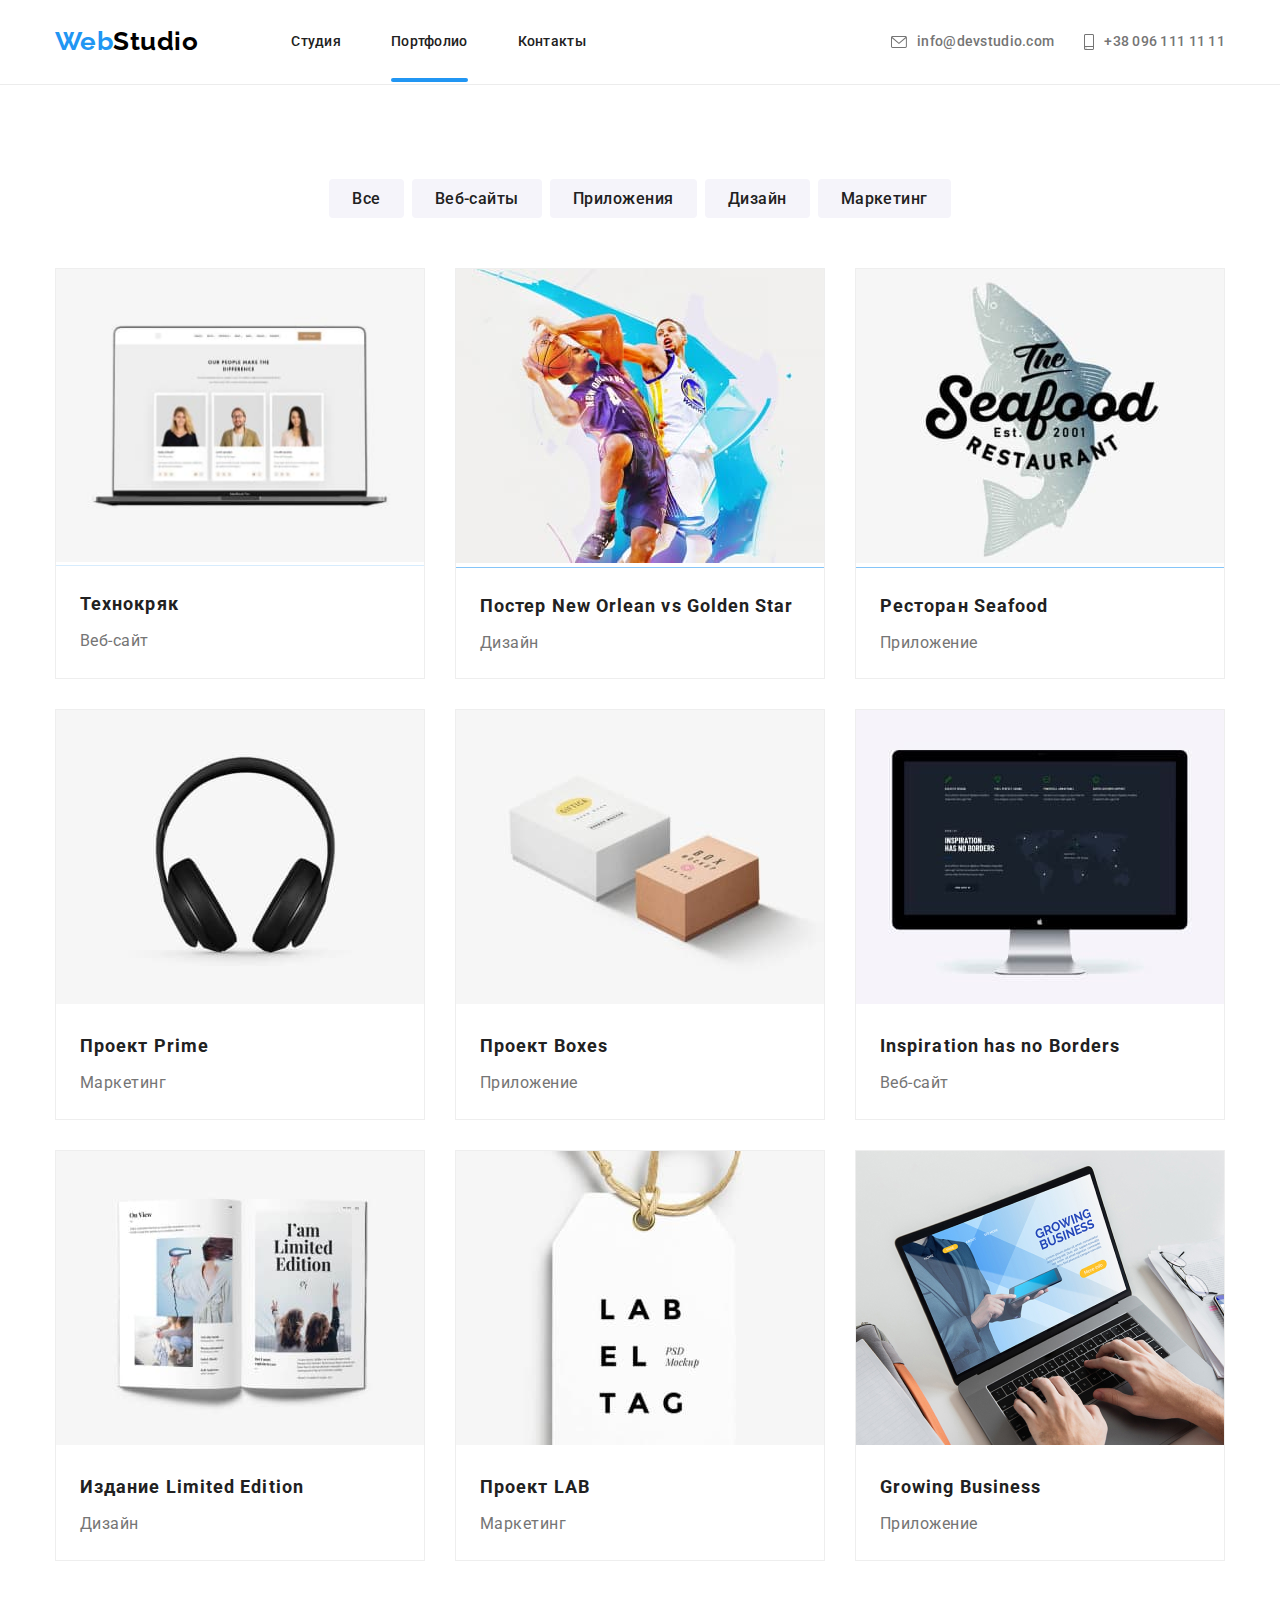
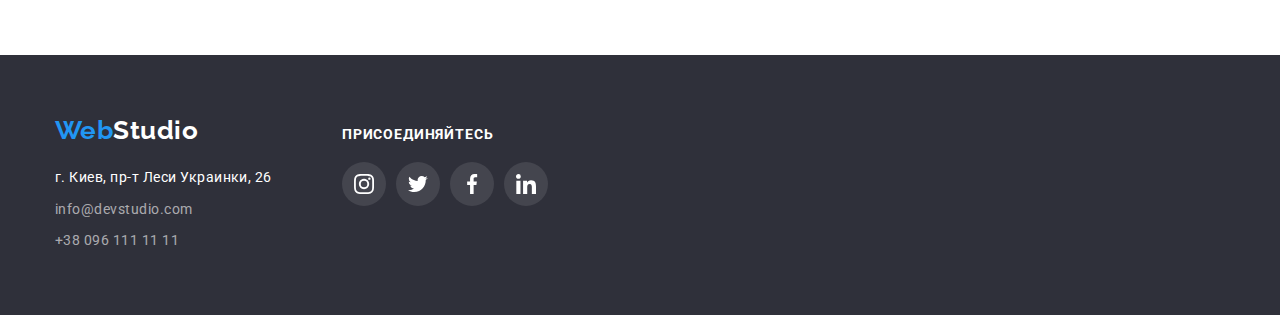
==== portfolio.html @ 9da37d3c "Hw_01" ====
<!DOCTYPE html>
<html lang="ru">

<head>
    <meta charset="UTF-8">
    <meta http-equiv="X-UA-Compatible" content="IE=edge">
    <meta name="viewport" content="width=device-width, initial-scale=1.0">
    <title>Document</title>
    <link rel="preconnect" href="https://fonts.googleapis.com">
    <link rel="preconnect" href="https://fonts.gstatic.com" crossorigin>
    <link
        href="https://fonts.googleapis.com/css2?family=Raleway:wght@700&family=Roboto:wght@400;500;700;900&display=swap"
        rel="stylesheet">
    <link rel="stylesheet" href="https://cdnjs.cloudflare.com/ajax/libs/modern-normalize/1.1.0/modern-normalize.min.css">
    <link rel="stylesheet" href="./css/style.css">

    <body>
        <header class="nav">
            <div class="container main-nav">
                <a class="link-logo" href="./">
                    Web<span>Studio</span>
                </a>
                <ul class="nav-links">
                    <li class="item">
                        <a href="./index.html" class="list">Студия</a>
                    </li>
                    <li class="item">
                        <a href="./portfolio.html" class="list position">Портфолио</a>
                    </li>
                    <li class="item">
                        <a href="#" class="list">Контакты</a>
                    </li>
                </ul>
        
                <ul class="nav-address">
                    <li class="item">
                        <a href="mailto:info@devstudio.com" class="list">
                            <svg class="callback" width="16" height="12">
                                <use href="./images/symbol-defs_v2.svg#icon-envelope"></use>
                            </svg>
                            info@devstudio.com
                        </a>
                    </li>
                    <li class="item">
                        <a href="tel:380961111111" class="list">
                            <svg class="callback" width="10" height="16">
                                <use href="./images/symbol-defs_v2.svg#icon-smartphone"></use>
                            </svg>
                            +38 096 111 11 11</a>
                    </li>
                </ul>
            </div>
        </header>

        <main>
            <section class="container-filter">
            <h1 class="title-page">Портфолио</h1>
                <div class="container page-presentation">
                    <ul class="filter">
                        <li class="filter-title"><button type="button" class="click">Все</button></li>
                        <li class="filter-title"><button type="button" class="click">Веб-сайты</button></li>
                        <li class="filter-title"><button type="button" class="click">Приложения</button></li>
                        <li class="filter-title"><button type="button" class="click">Дизайн</button></li>
                        <li class="filter-title"><button type="button" class="click">Маркетинг</button></li>
                    </ul>
                    <ul class="presentation">
                        <li class="projects-portfolio">

                            <div class=" portfolio-box">

                                <div class="image-overlay">
                                    <img class=image-box src="./images/Технокряк.jpg" width="370" alt="Технокряк" />
                                    <div class="title-overlay">
                                        <p class="text-box">Ресурс предлагает комплексные предложения с разным уровнем функционала и сервисов. Все это позволит посетителю получить исчерпывающие сведения о компании или частном лице.</p>
                                    </div>
                                </div>

                                <div class="presentation-title">                                    
                                    <h2 class="section-project">Технокряк</h2>
                                    <p class="proff">Веб-сайт</p>
                                </div>
                                  
                            </div>
                            
                            
                        </li>
                        <li class="projects-portfolio">
                            
                            <div class=" portfolio-box">

                                <div class="image-overlay">
                                    <img src="./images/Постер_New_Orlean_vs_Golden_Star.jpg" width="370" alt="Постер New Orlean vs Golden Star" />
                                
                                    <div class="title-overlay">
                                        <p class="text-box">Ресурс предлагает комплексные предложения с разным уровнем функционала и сервисов. Все это позволит посетителю получить исчерпывающие сведения о компании или частном лице.</p>
                                    </div>
                                </div>

                                    <div class="presentation-title">
                                        <h2 class="section-project">Постер New Orlean vs Golden Star</h2>
                                        <p class="proff">Дизайн</p>
                                    </div>
                                
                            </div>
                            
                            
                        </li>
                        <li class="projects-portfolio">
                            
                            <div class=" portfolio-box">
                                <div class="image-overlay">
                                    <img src="./images/Ресторан_Seafood.jpg" width="370" alt="Ресторан Seafood" />
                                
                                    <div class="title-overlay">
                                        <p class="text-box">Ресурс предлагает комплексные предложения с разным уровнем функционала и сервисов. Все это позволит посетителю получить исчерпывающие сведения о компании или частном лице.</p>
                                    </div>
                                </div>

                                    <div class="presentation-title">
                                        <h2 class="section-project">Ресторан Seafood</h2>
                                        <p class="proff">Приложение</p>
                                    </div>
                            </div>
                            
                            
                        </li>
                        <li class="projects-portfolio">
                            
                            <div class=" portfolio-box">
                                <div class="image-overlay">
                                    <img src="./images/Проек_Prime.jpg" width="370" alt="Проект Prime" />
                                
                                    <div class="title-overlay">
                                        <p class="text-box">Ресурс предлагает комплексные предложения с разным уровнем функционала и сервисов. Все это позволит посетителю получить исчерпывающие сведения о компании или частном лице.</p>
                                    </div>
                                </div>

                                    <div class="presentation-title">
                                        <h2 class="section-project">Проект Prime</h2>
                                        <p class="proff">Маркетинг</p>
                                    </div>
                            </div>
                            
                            
                        </li>
                        <li class="projects-portfolio">
                            
                            <div class=" portfolio-box">
                                <div class="image-overlay">
                                    <img src="./images/Проект_Boxes.jpg" width="370" alt="Проект Boxes" />
                                
                                    <div class="title-overlay">
                                        <p class="text-box">Ресурс предлагает комплексные предложения с разным уровнем функционала и сервисов. Все это позволит посетителю получить исчерпывающие сведения о компании или частном лице.</p>
                                    </div>
                                </div>

                                    <div class="presentation-title">
                                        <h2 class="section-project">Проект Boxes</h2>
                                        <p class="proff">Приложение</p>
                                    </div>
                            </div>
                            
                            
                        </li>
                        <li class="projects-portfolio">
                            
                            <div class=" portfolio-box">
                                <div class="image-overlay">
                                    <img src="./images/Inspiration_has_no_Borders.jpg" width="370" alt="Inspiration has no Borders" />
                                
                                    <div class="title-overlay">
                                        <p class="text-box">Ресурс предлагает комплексные предложения с разным уровнем функционала и сервисов. Все это позволит посетителю получить исчерпывающие сведения о компании или частном лице.</p>
                                    </div>
                                </div>

                                    <div class="presentation-title">
                                        <h2 class="section-project">Inspiration has no Borders</h2>
                                        <p class="proff">Веб-сайт</p>
                                    </div>
                            </div>
                            
                            
                        </li>
                        <li class="projects-portfolio">
                            
                            <div class=" portfolio-box">
                                <div class="image-overlay">
                                    <img src="./images/Издание_Limited_Edition.jpg" width="370" alt="Издание Limited Edition" />
                                
                                    <div class="title-overlay">
                                        <p class="text-box">Ресурс предлагает комплексные предложения с разным уровнем функционала и сервисов. Все это позволит посетителю получить исчерпывающие сведения о компании или частном лице.</p>
                                    </div>
                                </div>

                                    <div class="presentation-title">
                                        <h2 class="section-project">Издание Limited Edition</h2>
                                        <p class="proff">Дизайн</p>
                                    </div>
                            </div>
                            
                            
                        </li>
                        <li class="projects-portfolio">
                            
                            <div class=" portfolio-box">
                                <div class="image-overlay">
                                    <img src="./images/Проект_LAB.jpg" width="370" alt="Проект LAB" />
                                
                                    <div class="title-overlay">
                                        <p class="text-box">Ресурс предлагает комплексные предложения с разным уровнем функционала и сервисов. Все это позволит посетителю получить исчерпывающие сведения о компании или частном лице.</p>
                                    </div>
                                </div>

                                    <div class="presentation-title">
                                        <h2 class="section-project">Проект LAB</h2>
                                        <p class="proff">Маркетинг</p>
                                    </div>
                            </div>
                            
                            
                        </li>
                        <li class="projects-portfolio">
                            <div class=" portfolio-box">
                                <div class="image-overlay">
                                    <img src="./images/Growing_Business.jpg" width="370" alt="Growing Business" />
                                
                                    <div class="title-overlay">
                                        <p class="text-box">Ресурс предлагает комплексные предложения с разным уровнем функционала и сервисов. Все это позволит посетителю получить исчерпывающие сведения о компании или частном лице.</p>
                                    </div>
                                </div>

                                    <div class="presentation-title">
                                        <h2 class="section-project">Growing Business</h2>
                                        <p class="proff">Приложение</p>
                                    </div>
                            </div>
                            
                            
                        </li>
                    </ul>
                </div>
            </section> 
        </main>

        <footer class="footer">
            <div class="container footer-item">
                <div class="footer-adress">
                    <a class="link-logo" href="./index.html">
                        Web<span class="logo-white">Studio</span>
                    </a>
                    <address>
                        <ul class="flex-footer">
                            <li><a class="footer-address" href="#">г. Киев, пр-т Леси Украинки, 26</a></li>
                            <li><a class="footer-contacts" href="mailto:info@devstudio.com">info@devstudio.com</a></li>
                            <li><a class="footer-contacts tel" href="tel:380961111111">+38 096 111 11 11</a></li>
                        </ul>
                    </address>
                </div>
                <div class="footer-icon-networks">
                    <h2 class="connect">ПРИСОЕДИНЯЙТЕСЬ</h2>
                    <ul class="footer-icons">
                        
                            <li class="media-end-footer">
                                <a href="#" class="footer-networks">
                                    <svg class="networks-svg">
                                        <use href="./images/symbol-defs_v2.svg#icon-instagram-2"></use>
                                    </svg>
                                </a>
                            </li>
                        
                            <li class="media-end-footer">
                                <a href="#" class="footer-networks">
                                    <svg class="networks-svg">
                                        <use href="./images/symbol-defs_v2.svg#icon-twitter-2"></use>
                                    </svg>
                                </a>
                            </li>
                        
                            <li class="media-end-footer">
                                <a href="#" class="footer-networks">
                                    <svg class="networks-svg">
                                        <use href="./images/symbol-defs_v2.svg#icon-facebook-2"></use>
                                    </svg>
                                </a>
                            </li>
                        
                            <li class="media-end-footer">
                                <a href="#" class="footer-networks">
                                    <svg class="networks-svg">
                                        <use href="./images/symbol-defs_v2.svg#icon-linkedin-2"></use>
                                    </svg>
                                </a>
                            </li>
                    </ul>
                </div>
                
            </div>
        </footer>
        
    </body>
    
</html>
---- css/style.css ----
/* Raleway 700 */
/* c 400 500 700 900*/

/* основной цвет (темный) color: c; links header*/
/* вторичный цвет (серый) color-adress #757575 серый*/
/* акцент color: #2196F3; blue */
/* подвал контакты color: rgba(255, 255, 255, 0.6);*/
/* кнопка color: #FFFFFF; */

/* цвет фона основной background: #FFFFFF; */
/* цвет фона вторичный color hero-page #2F303A*/

html {
    box-sizing: border-box;
}

*,
*::before,
*::after {
    box-sizing: inherit;
}

h1,
h2,
h3,
h4,
p,
ul
{
    margin: 0;
}

ul {
    padding: 0;
    list-style: none;
}

:root {
    --primary-text-color: #757575;
    --title-text-color: #212121;
    --accent-color: #2196F3;
    --primary-white-color: #fff;
    --transparent-color: rgba(255, 255, 255, 0.6);
    --color-fone-click: #F5F4FA;
    --background-color-darkfone: #2F303A;
    --border-color: #ECECEC;
    --box-shadow: 0px 4px 4px rgba(0, 0, 0, 0.15);    
    --background-color-team: #F5F4FA;
    --color-image-icon: #2196F3;
    --color-black: #000;
    --linear-gradient-hero:linear-gradient(rgba(47, 48, 58, 0.4), rgba(47, 48, 58, 0.4));
    --box-shadow-card: 0px 4px 4px rgba(0, 0, 0, 0.25);
    --box-shadow-item-media: 0px 1px 3px rgba(0, 0, 0, 0.12), 0px 1px 1px rgba(0, 0, 0, 0.14), 0px 2px 1px rgba(0, 0, 0, 0.2);
    --icon-color: #AFB1B8;
}

body {
    color: var(--primary-text-color);
    background-color: var(--primary-white-color);
    font-family: Roboto, sans-serif;
    letter-spacing: 0.03em; 
}

/* nav */

.main-nav {
    display: flex;
    align-items: center;
}   

.container {
    width: 1200px;
    margin-left: auto;
    margin-right: auto;
    padding-left: 15px;
    padding-right: 15px;
}

.nav {
    background-color: var(--primary-white-color);
    border-bottom: 1px solid var(--border-color);
    margin: 0;
    
}

.link-logo {
    color: var(--accent-color);
    font-family: 'Raleway', sans-serif;
    font-weight: 700;
    font-size: 26px;
    line-height: 1.2;
    text-decoration: none;
    padding-bottom: 24px;
    padding-top: 24px;
}

.link-logo span {
    color: var(--color-black);
}

.nav-links {
    display: flex;
    flex-wrap: wrap;
    
    margin-left: 93px;
}

/* .nav-links .item{ */
    /* margin-right: 50px; */
    /* outline: 1px solid tomato; 
}*/

.nav-links .item:not(:last-child) {
    margin-right: 50px;
}

.nav-links .list {
    display: flex;

    color: var(--title-text-color);
    font-family: inherit;
    font-weight: 500;
    font-size: 14px;
    line-height: 1.14;
    letter-spacing: 0.02em;
    text-decoration: none;
    padding-bottom: 32px;
    padding-top: 32px;
    
    transition: color 250ms cubic-bezier(0.4, 0, 0.2, 1), fill 250ms cubic-bezier(0.4, 0, 0.2, 1);
}


.nav-links .list:hover, .nav-links .list:focus {
    color: var(--accent-color);
}

.list.position {
    position: relative;

}

.list.position::after {
    position:absolute;

    bottom: 0;
    content: "";
    width: 100%;
    height: 4px;
    background-color: var(--accent-color);
    border-radius: 2px;
}

.nav-address {
    display: flex;
    flex-wrap: wrap;
    margin: 0;
    margin-left: auto;
}

.nav-address .list {
    transition: color 250ms cubic-bezier(0.4, 0, 0.2, 1), fill 250ms cubic-bezier(0.4, 0, 0.2, 1);

    display: flex;
    align-items: center;
    padding-bottom: 32px;
    padding-top: 32px;
    fill: var(--primary-text-color);
    color: var(--primary-text-color);
    text-decoration: none;
    font-family: inherit;
    font-weight: 500;
    font-size: 14px;
    line-height: 1.4;
    letter-spacing: 0.02em;
    

}

.nav-address .list:hover, .nav-address .list:focus {
    color: var(--accent-color);
    fill: var(--accent-color);

}

.callback {
    margin-right: 10px;
    
}



.nav-address .item:not(:last-child) {
    margin-right: 30px;
}




/* hero */
.hero {
    /* background-color: var(--background-color-darkfone); */
    padding-top: 200px;
    padding-bottom: 200px;
}

 

h1 {
    display: block;
    margin: 0;
    padding: 0;
    padding-bottom: 30px;
}

.hero .title {
    text-align: center;
    box-sizing: border-box;
    color: var(--primary-white-color);
    font-weight: 900;
    font-size: 44px;
    line-height: 1.4;
    letter-spacing: 0.06em;
    font-family: inherit;
} 

.hero-title {
    box-sizing: border-box;
    text-align: center;
    

}

.hero .button {
    display: inline-block;
    box-shadow: var(--box-shadow);
    text-align: center;
    border: 1px solid transparent;
    border-radius: 4px;
    padding: 10px 32px;
    margin-top: 0px;
    height: 50px;
    min-width: 200px;
    white-space: nowrap;
    box-shadow: 0px 4px 4px var(--box-shadow);
    text-decoration: none;

    color: var(--primary-white-color);
    background-color: var(--accent-color);
    font-weight: 700;
    font-size: 16px;
    line-height: 1.9;
    letter-spacing: 0.06em;
    cursor: pointer;
    font-family: Roboto, sans-serif;
    }

ul {
    list-style: none;
}

h2 {
    display: inline-block;
    margin: 0;
}

/* hero-overlay */
.overlay {
    min-height: 600px;
    /* outline: 1px solid black; */
    min-width: 1600px;
    margin-left: auto;
    margin-right: auto;
    background-repeat: no-repeat;
    background-position: center;
    background-size: cover;
    background-image: var(--linear-gradient-hero),
         url(..//images/bgr-hero.jpg);
    background-color: var(--color-black);
}

/* quality */
.functions {
    padding-top: 94px;
    padding-bottom: 94px;
}

.quality-section {
    display: flex;
    flex-wrap: nowrap;
}
.style-quality {
    
    width: 1200px;

    
}

.section-quality {
    color: var(--title-text-color);
    font-weight: 700;
    font-size: 14px;
    line-height: 1.4;
    margin-bottom: 10px;
}

.quality-section .style-quality:not(:last-child) {
    margin-right: 30px;
}


/* icon-style */


.style-quality-group {
    display: flex;
    align-items: center;
    justify-content: center;
    box-sizing: border-box;
    width: 270px;
    height: 120px;
    background: var(--background-color-team);
    border-radius: 4px;
    margin-bottom: 30px;
}


/* .nav-address .item:not(:last-child) {
    margin-right: 50px; */

.section-none {
    display: none;
}

.message {
    font-weight: 400;
    font-size: 14px;
    line-height: 1.7;    
}

/* visual */

.list-images {
    text-align: center;
}


.illustrate {
    display: flex;
    flex-wrap: wrap;
    width: 1200px;
    margin-bottom: 94;
}

.foto-illustrate {
    padding-bottom: 94px;
}

.illustrate .item {
    margin-right: 30px;
    position: relative;
    text-align: center;
}

.illustrate .item:nth-child(3n) {
    margin-right: 0;
}

.title-image {
    display: block;
    position: absolute;
    bottom: 0;

    /* border: 1px solid tomato; */
    height: 70px;
    width: 370px;
    display: flex;
    align-items: center;
    justify-content: center;

    font-family: Roboto, sans-serif;
    font-weight: 700;
    font-size: 14px;
    line-height: 1,14;
    color: #fff;
    text-decoration: none;
    background-color: rgba(47, 48, 58, 0.8);

}


    

/* team */
.section-team {
    display: flex;
    margin: 0;
}

.section-team .item {
    margin-right: 30px;
    box-shadow: var(--box-shadow-card);
}

.section-team .item:nth-last-child(-n + 1){
    margin-right: 0;
}

.works-teams {
    padding-bottom: 94px;
    padding-top: 94px;
    background-color: var(--background-color-team);
}

.our-teams {
    text-align: center;
    
}

.section-list {
    margin-bottom: 50px;
    font-family: Roboto, sans-serif;
    font-weight: 700;
    font-size: 36px;
    line-height: 1.16;
    text-align: center;
    color: var(--title-text-color);
}


.item .title {
    margin-bottom: 10px;
    white-space: nowrap;
}

.title {
    color: var(--title-text-color);
    font-weight: 500;
    font-size: 16px;
    line-height: 1.19;
}

.boxes-img {
    display: block;
}

.proff {
    font-weight: 400px;
    font-size: 16px;
    line-height: 1.9;
}

.item-title {
    padding-top: 30px;
    padding-bottom: 16px;
}

.item-media {
    background: var(--primary-white-color);
        /* material shadow v1 */
    
    box-shadow: var(--box-shadow-item-media);
    border-radius: 0px 0px 4px 4px;
}

p {
    display: block;
}
/* icon */

.works-teams-icon {
    display: flex;
    justify-content: center;
    gap: 10px;
    margin: 0;
    padding: 0;
    /* outline: 1px solid tomato; */
    list-style: none;
}


.media-end {
    fill: var(--icon-color);

    /* outline: 1px solid teal; */
}

.media-icon {
    padding: 0px 32px 30px 32px;
}



.networks {
    /* outline: 1px solid black; */
    width: 20px;
    height: 20px;
     border: transparent;
}

.icon-networks {
    display: flex;
    justify-content: center;
    width: 44px;
    height: 44px;
    align-items: center;
    background-color: var(--primary-white-color);
    color: var(--icon-color);;
    border-radius: 50%;
    list-style: none;
    cursor: pointer;

    transition: background-color 250ms cubic-bezier(0.4, 0, 0.2, 1), fill 250ms cubic-bezier(0.4, 0, 0.2, 1);
    /* outline: 1px solid black; */
}

.icon-networks:focus,
.icon-networks:hover
 {
    fill: var(--primary-white-color);
    background-color: var(--color-image-icon);
    border: none;
}

.media-end {
    border-radius: 50%;
    background-color: var(--primary-white-color);    
}

/* clients */

.regular-customers {
    padding-top: 94px;
    padding-bottom: 94px;

}

.clients {
    display: block;
    text-align: center;
    margin-bottom: 50px;
    font-family: inherit;
    font-weight: 700;
    font-size: 36px;
    line-height: 1.16;
    cursor: pointer;
    color: var(--title-text-color);
}

.group-company {
    display: flex;
    justify-content: space-between;
}

.logo-company   {
    display: flex;
    justify-items: center;
    align-items: center;
    border: 1px solid var(--icon-color);
    fill: var(--icon-color);
    cursor: pointer;
    border-radius: 4px;

    transition: fill 250ms cubic-bezier(0.4, 0, 0.2, 1), border 250ms cubic-bezier(0.4, 0, 0.2, 1);
}


.logo-company:hover {
    fill: var(--accent-color);
    border: 1px solid var(--accent-color);
}

.company-select {
    display: flex;
    justify-content: center;
    align-items: center;
    
    width: 170px;
    height: 92px;

    transition: fill 250ms cubic-bezier(0.4, 0, 0.2, 1), border 250ms cubic-bezier(0.4, 0, 0.2, 1), box-shadow 250ms cubic-bezier(0.4, 0, 0.2, 1); 
}

.company-select:focus {
    fill: var(--accent-color);
    border: 1px solid var(--accent-color);
    box-shadow: 0px 4px 4px rgba(0, 0, 0, 0.25)
}

/* .client-logo {
    padding: 16px 32px;
} */




/* footer */

.footer {
    background-color: var(--background-color-darkfone);
    padding-top: 60px;
    padding-bottom: 62px;
}

.link-logo .logo-white {
    color: var(--primary-white-color);
    
}

.footer-address {
    display: block;
    color: var(--primary-white-color);
    font-weight: 400;
    font-size: 14px;
    line-height: 1.7;
    text-decoration: none;
    font-family: Roboto, sans-serif;
    font-style: normal;
    text-decoration: none;
}
.footer-contacts {
    display: block;
    color: var(--transparent-color);
    font-weight: 400;
    font-size: 14px;
    line-height: 1.7;
    text-decoration: none;
    font-family: Roboto, sans-serif;
    font-style:normal;
    margin-bottom: 8px;
    }

.container-footer {
    display: flex;
    flex-direction: column;
}

.flex-footer {
    display: flex;
    flex-direction: column;
    margin-top: 0;
    margin-bottom: 0;
}

.tel {
    margin-bottom: 0;
}


.footer-address {
    margin-bottom: 8px;
    margin-top: 20px;
    margin-right: 70px;
}

.nav-address {
    display: flex;;
}

.footer-item .link-logo {
    display: block;
    padding: 0;
}

.footer-item {
    display: flex;

}

.footer-address{
    display: flex;
    display: block;
}

/* footer-icon */

.footer-icon {
    display: block;
    gap: 10px;
}


.networks-svg {
    color: var(--primary-white-color);
    width: 20px;
    height: 20px;
}

.connect {
    margin-top: 12px;
    margin-bottom: 20px;
    font-family: inherit;
    font-weight: 700;
    font-size: 14px;
    letter-spacing: 0.06em;
    line-height: 1.14;
    text-transform: uppercase;
    color: var(--primary-white-color);
    text-decoration: none;
}


.footer-icons {
    display: flex;
    gap: 10px;
}

.media-end-footer {
    border-radius: 50%;
    background-color: rgba(255, 255, 255, 0.1);

    transition: background-color 250ms cubic-bezier(0.4, 0, 0.2, 1);
}

.media-end-footer:hover
 {
    background-color: var(--color-image-icon);
}

.footer-networks {
    display: flex;
    justify-content: center;
    align-items: center;

    transition-property: background-color;
    transition-duration: 250ms;
    transition-timing-function: cubic-bezier(0.4, 0, 0.2, 1);
    
    fill: var(--primary-white-color);
    width: 44px;;
    height: 44px;
    border-radius: 50%;
    
}

.footer-networks:focus {
    background-color: var(--color-image-icon);
}


/* Portfolio */

.title-page {
    display: none;
}

.filter {
    display: flex;
    justify-content: center;
    margin: 0;
    margin-bottom: 50px;

}

.click {
    border-radius: 4px;
    border: 1px solid transparent;
    white-space: nowrap;
    text-decoration: none;
    border-radius: 4px;
    padding: 6px 22px;
}

.filter-title:not(:last-child) {
    margin-right: 8px;
}

.filter-title {
    max-width: max-content;
}


/*  */

.filter .click {
    color: var(--title-text-color);
    background: var(--color-fone-click);
    font-weight: 500;
    font-size: 16px;
    line-height: 1.6; 
    cursor: pointer;
    font-family: Roboto, sans-serif;
    letter-spacing: 0.03em;

    transition-property: background-color, color, box-shadow;
    transition-duration: 2500ms;
    transition-timing-function: cubic-bezier(0.4, 0, 0.2, 1);

    transition: background-color 250ms cubic-bezier(0.4, 0, 0.2, 1), color 250ms cubic-bezier(0.4, 0, 0.2, 1), box-shadow 250ms cubic-bezier(0.4, 0, 0.2, 1);
    
}

.container-filter {
    padding-top: 94px;
    padding-bottom: 94px;
}

.filter .click:hover,
.filter .click:focus
 {
    color: var(--primary-white-color);
    background-color: var(--accent-color);
    box-shadow: 0px 4px 4px rgba(0, 0, 0, 0.25);
}

.section-project {
    color: var(--title-text-color);
    font-weight: 700;
    font-size: 18px;
    line-height: 2;
    letter-spacing: 0.06em;
    margin-bottom: 4px;

}

.presentation {
    display: flex;
    flex-wrap: wrap;
    
}

.presentation-title {
    padding: 20px 24px;   
}

.projects-portfolio {
    position: relative;
    width: 370px;
    margin-right: 30px;
    margin-bottom: 30px;
    border: 1px solid #eeeeee;
    cursor: pointer;

    transition: box-shadow 250ms cubic-bezier(0.4, 0, 0.2, 1);

}

.projects-portfolio:nth-child(3n) {
    margin-right: 0px;
    }

.projects-portfolio:nth-last-child(-n+3) {
    margin-bottom: 0px;
}

.projects-portfolio:hover {
    box-shadow: 0px 4px 4px rgba(0, 0, 0, 0.25);
}



.image-overlay {
    position: relative;
    display: block;
    overflow: hidden;
    transition: transform cubic-bezier(0.4, 0, 0.2, 1);    

}

.image-box {
    width: 100%;
    height: 100%;
}

.text-box {
    font-family: Roboto, sans-serif;
    font-weight: 400;
    font-size: 18px;
    line-height: 1.5;
    color: #fff;
}

.image-overlay:hover .title-overlay {
    transform: translateY(0%);
}

.title-overlay {
    position: absolute;
    top: 0;
    left: 0;
    width: 100%;
    height: 100%;
    padding: 46px 24px;
    background: rgba(33, 150, 243, 0.9);
    transform: translateY(100%);
    transition: transform 0.3s;
}

.backdrop {
    transition: opacity 0.5s, visibility 0.5s;
    
    position: fixed;
    z-index: 20;
    top: 0;
    left: 0;
    width: 100%;
    height: 100%;
    background-color: rgba(0, 0, 0, 0.2);
}

.is-hidden {
    opacity: 0;
    visibility: hidden;
    pointer-events: none;
}

.modal {
    position: absolute;
    top: 50%;
    left: 50%;
    transform: translate(-50%, -50%);
    
    width: 528px;
    min-height: 581px;

    background-color: #FFFFFF;
    box-shadow: 0px 1px 3px rgba(0, 0, 0, 0.12),
                 0px 1px 1px rgba(0, 0, 0, 0.14),
                  0px 2px 1px rgba(0, 0, 0, 0.2);
    border-radius: 4px;  
}

.btn {
    position: absolute;
    right: 8px;
    top: 8px;
    background-color: var(--primary-white-color);
    border-radius: 50%;
    padding: 10px 10px;
    border: 1px solid rgba(0, 0, 0, 0.1);
    cursor: pointer;
}

.btn-icon {  
    display: block;
    

}

.modal-container h2 {
    display: none;

}
   
.modal-container {
    

}

.main-form {
    width: 528px;
    height: 581px;
}

.main-form .title {
    font-family: inherit;
    font-weight: 700;
    font-size: 20px;
    line-height: 1.15;
    text-align: center; 
    color: var(--title-text-color);
    margin-bottom: 12px;
    padding: 40px 40px 0px 40px;
    
}

.form-field {
    padding-right: 40px;
    padding-left: 40px;
    
}

.form-field-label {
    display: block;
    font-family: inherit;
    line-height: 1.6;
    letter-spacing: 0.01em;
    color: var(--primary-text-color);
    margin-bottom: 4px;
    
}

.form-field:not(:last-child) {
    margin-bottom: 10px;
}


.form-field-input {
    box-sizing: border-box;
    border: 1px solid rgba(33, 33, 33, 0.2);
    font-family: inherit;
    border-radius: 4px;
    width: 100%;
    height: 58px;
    padding: 12px 16px;

}

.form-field-input::placeholder {
    font-family: inherit;
    line-height: 1.6;
    letter-spacing: 0.01em;
    color: rgba(117, 117, 117, 0.5);
}

.form-field-input.comment {
    display: block;
    height: 120px;
    width: 100%;
}
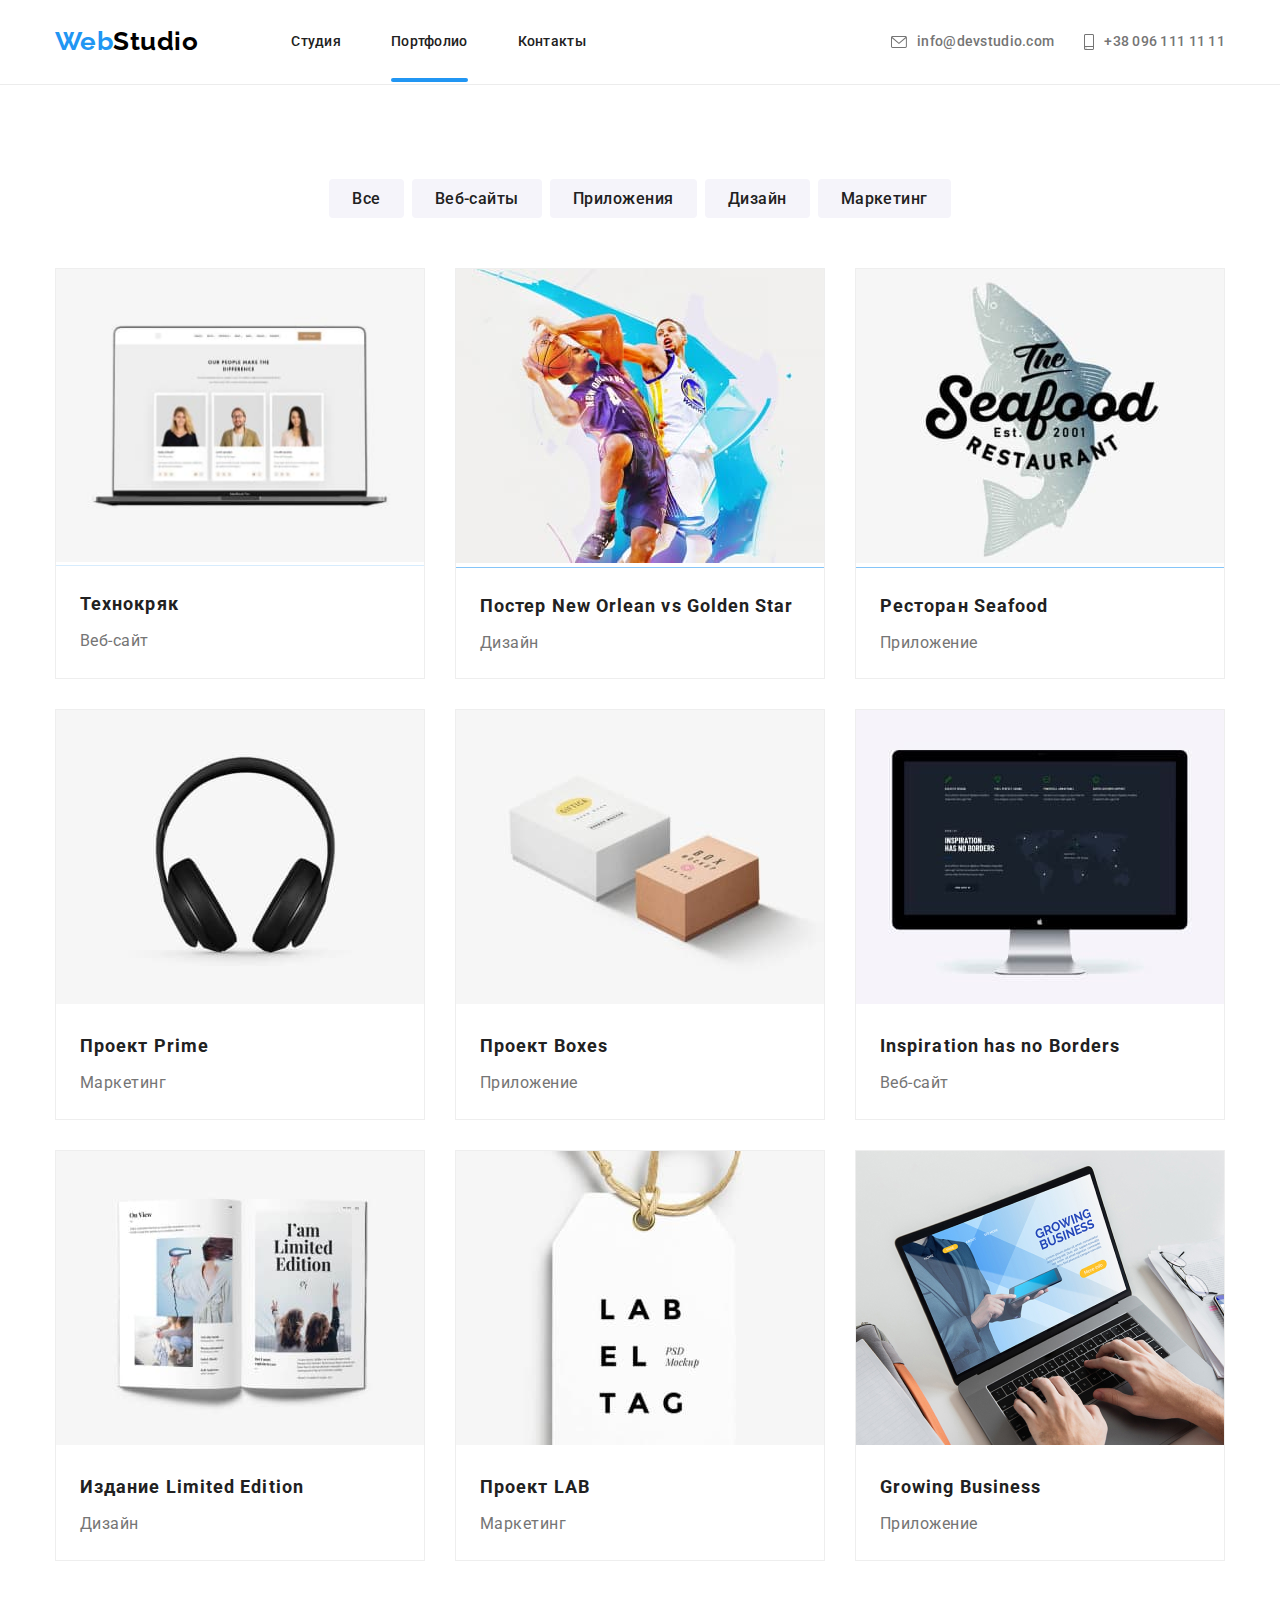
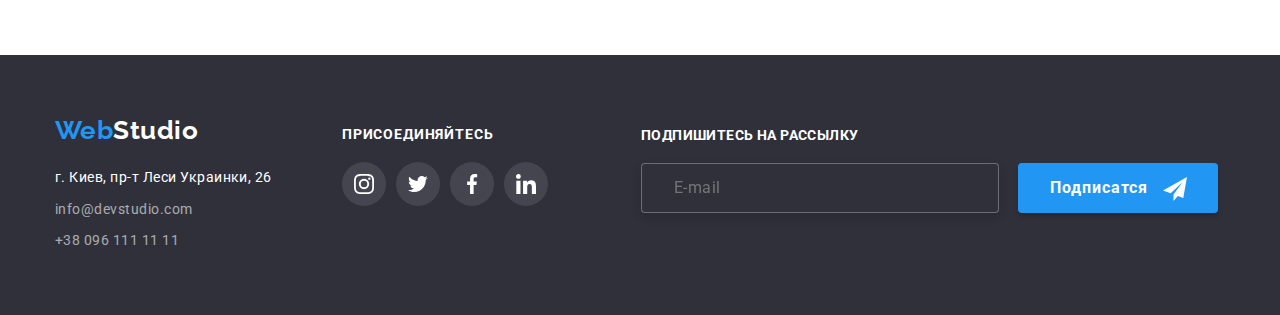
==== commit 0a20bcd0: "Fixed_02" ====
--- a/portfolio.html
+++ b/portfolio.html
@@ -293,8 +293,20 @@
                             </li>
                     </ul>
                 </div>
-                
+                <div class="footer-form"> 
+                    <form >
+                        <label class="footer-form-label" for="e-mail">Подпишитесь на рассылку</label>
+                        <input class="footer-form-input" id="e-mail" type="email" name="e-mail" placeholder="E-mail">
+                        <button class="footer-form-button" type="submit">
+                            Подписатся
+                            <svg class="footer-form-icon" width="24px" height="24px" aria-hidden="true" >
+                                <use href="./images/icons.svg#icon-Vector-send"></use>
+                            </svg>
+                        </button>
+                    </form>
+                </div>
             </div>
+            
         </footer>
         
     </body>
--- a/css/style.css
+++ b/css/style.css
@@ -737,6 +737,74 @@
     background-color: var(--color-image-icon);
 }
 
+/* footer-send */
+
+.footer-form{
+    margin-left: 93px;
+    margin-top: 12px;
+}
+
+.footer-form-label {
+    display: block;
+    margin-bottom: 20px;
+    font-family: 'Roboto';
+    font-style: normal;
+    font-weight: 700;
+    font-size: 14px;
+    line-height: 16px;
+    letter-spacing: 0.03em;
+    text-transform: uppercase;
+
+    color: #FFFFFF;
+}
+.footer-form-input {
+    width: 358px;
+    height: 50px;
+    margin-right: 15px;
+    border: 1px solid rgba(255, 255, 255, 0.3);
+    filter: drop-shadow(0px 4px 4px rgba(0, 0, 0, 0.15));
+    border-radius: 4px;
+    background-color: #2F303A;
+
+
+    font-family: inherit;
+    font-weight: 400;
+    font-size: 16px;
+    letter-spacing: 0.03em;
+    color: var(--primary-white-color);
+    padding: 15px 16px;
+    
+}
+.footer-form-input::placeholder {
+    padding: 15px 16px;
+}
+
+.footer-form-button {
+    width: 200px;
+    height: 50px;
+    font-family: 'Roboto';
+    font-style: normal;
+    font-weight: 700;
+    font-size: 16px;
+    line-height: 1.88;
+    cursor: pointer;    
+
+    letter-spacing: 0.06em;
+    
+    color: #FFFFFF;
+
+    background: #2196F3;
+    box-shadow: 0px 4px 4px rgba(0, 0, 0, 0.15);
+    border-radius: 4px;
+    border: none;
+    
+}
+
+.footer-form-icon {
+    fill: #fff;
+    margin-left: 10px;
+    vertical-align: middle;
+}
 
 /* Portfolio */
 
@@ -781,10 +849,6 @@
     cursor: pointer;
     font-family: Roboto, sans-serif;
     letter-spacing: 0.03em;
-
-    transition-property: background-color, color, box-shadow;
-    transition-duration: 2500ms;
-    transition-timing-function: cubic-bezier(0.4, 0, 0.2, 1);
 
     transition: background-color 250ms cubic-bezier(0.4, 0, 0.2, 1), color 250ms cubic-bezier(0.4, 0, 0.2, 1), box-shadow 250ms cubic-bezier(0.4, 0, 0.2, 1);
     
@@ -911,13 +975,14 @@
     transform: translate(-50%, -50%);
     
     width: 528px;
-    min-height: 581px;
+    height: 581px;
 
     background-color: #FFFFFF;
     box-shadow: 0px 1px 3px rgba(0, 0, 0, 0.12),
                  0px 1px 1px rgba(0, 0, 0, 0.14),
                   0px 2px 1px rgba(0, 0, 0, 0.2);
-    border-radius: 4px;  
+    border-radius: 4px;
+ 
 }
 
 .btn {
@@ -926,9 +991,16 @@
     top: 8px;
     background-color: var(--primary-white-color);
     border-radius: 50%;
-    padding: 10px 10px;
+    padding: 5px 5px;
     border: 1px solid rgba(0, 0, 0, 0.1);
     cursor: pointer;
+    fill: currentColor;
+    outline: none;
+}
+
+.btn:focus,
+.btn:hover {
+    fill: var(--accent-color);
 }
 
 .btn-icon {  
@@ -937,68 +1009,114 @@
 
 }
 
-.modal-container h2 {
-    display: none;
-
-}
+.modal-container {
+    width: 448px;
+    margin-top: 40px;
+    margin-right: auto;
+    margin-bottom: 40px;
+    margin-left: auto;
+}
+
    
-.modal-container {
-    
-
-}
-
 .main-form {
-    width: 528px;
-    height: 581px;
+    box-sizing: border-box;
+    
 }
 
 .main-form .title {
+    display: block;
     font-family: inherit;
     font-weight: 700;
     font-size: 20px;
-    line-height: 1.15;
+    line-height: 1.17;
     text-align: center; 
     color: var(--title-text-color);
     margin-bottom: 12px;
-    padding: 40px 40px 0px 40px;
+
+    
     
 }
 
 .form-field {
-    padding-right: 40px;
-    padding-left: 40px;
+    display: flex;
+    flex-direction: column;
+    margin-bottom: 10px;
+
     
 }
 
 .form-field-label {
+    
+
     display: block;
     font-family: inherit;
-    line-height: 1.6;
+    font-weight: 400;
+    font-size: 12px;
+    line-height: 1.17;
     letter-spacing: 0.01em;
     color: var(--primary-text-color);
     margin-bottom: 4px;
     
 }
 
-.form-field:not(:last-child) {
-    margin-bottom: 10px;
-}
-
+.form-field-position {
+    position: relative;
+}
+
+.form-field-icon {
+    position: absolute;
+    
+    top: 50%;
+    transform: translateY(-50%);
+    left: 11px;
+    fill: CurrentColor;
+    transition: fill 250ms cubic-bezier(0.4, 0, 0.2, 1);
+}
+
+
+.form-field-input:hover + .form-field-icon,
+.form-field-input:active + .form-field-icon {
+    fill: #2196F3;
+}
 
 .form-field-input {
-    box-sizing: border-box;
     border: 1px solid rgba(33, 33, 33, 0.2);
     font-family: inherit;
     border-radius: 4px;
     width: 100%;
-    height: 58px;
+    height: 40px;
+    padding: 12px 16px 12px 42px;
+    outline: none;
+    cursor: pointer;
+}
+
+
+
+.form-field-input:hover,
+.form-field-input:focus {
+    border-color: #2196F3;
+}
+
+
+.form-field-input-textarea {
+    font-size: 12px;
+    font-weight: 400;
+    line-height: 1.14;
+    letter-spacing: 0.01em;
+    height: 120px;
+    width: 448px;
     padding: 12px 16px;
-
-}
-
-.form-field-input::placeholder {
+    resize: none;
+    border: 1px solid rgba(33, 33, 33, 0.2);
+    border-radius: 4px;
+    outline: none;
+}
+
+.form-field-input-textarea::placeholder {
     font-family: inherit;
-    line-height: 1.6;
+    font-size: 12px;
+    font-weight: 400;
+    line-height: 1.14;
     letter-spacing: 0.01em;
     color: rgba(117, 117, 117, 0.5);
 }
@@ -1007,4 +1125,123 @@
     display: block;
     height: 120px;
     width: 100%;
+}
+
+.form-field-input-textarea:focus,
+.form-field-input-textarea:hover {
+    border-color: #2196F3;
+}
+
+
+
+
+/* checkbox */
+
+.checkbox {
+    display: flex;
+    flex-direction: inherit;
+    justify-content: center;
+}
+
+.checkbox-input {
+    appearance: none;
+}
+
+
+.checkbox-control {
+    display: flex;
+    align-items: center;
+    justify-content: center;
+    
+    width: 16px;
+    height: 15px;
+    margin-top: 3px;
+    margin-right: 9px;
+    background-color: #fff;
+    border: 2px solid rgba(33, 33, 33, 1);
+    border-radius: 4px;
+
+}
+
+.checkbox-icon {
+    opacity: 0;
+    flex-shrink: 0;
+    fill: #fff;
+    transition: opacity 250ms cubic-bezier(0.4, 0, 0.2, 1);
+    background-color: #2196f3;
+    border-radius: 2px;
+}
+
+.checkbox-input:checked + .checkbox-icon {
+    opacity: 1;
+}
+
+.checkbox-label {
+    font-family: 'Roboto';
+    font-style: normal;
+    font-weight: 400;
+    font-size: 14px;
+    line-height: 1.71;
+    letter-spacing: 0.03em;
+
+    color: #757575; 
+    display: flex;
+
+}
+
+.terms-link {
+    text-decoration-line: underline;
+    color: #2196F3;
+    outline: none;
+    margin-left: 2px;
+
+}
+/* ghkgfjkgjkl */
+
+.form-field-button {
+    position: absolute;
+    
+    width: 200px;
+    height: 50px;
+    transform: translateX(+50%);
+    right: 50%;
+    color: #fff;
+    background-color: #2196F3;
+    box-shadow: 0px 4px 4px rgba(0, 0, 0, 0.25);
+    border-radius: 4px;
+    border: none;
+    font-weight: 700;
+    font-size: 16px;
+    line-height: 1.87;
+    padding: 0;
+    margin: 0;
+    align-items: center;
+    text-align: center;
+    letter-spacing: 0.06em;
+    outline: none;
+    cursor: pointer;
+
+    border-radius: 4px;
+    transition: box-shadow 250ms cubic-bezier(0.4, 0, 0.2, 1);
+    
+}
+
+.form-field-button:focus,
+.form-field-button:hover,
+.form-field-button:active {
+    box-shadow: 0px 4px 4px rgba(0, 0, 0, 0.15);
+    background-color: #188CE8
+}
+
+.form-field.form-field-comment {
+    margin-bottom: 20px;
+}
+
+
+
+.form-field-click {
+    position: relative;
+    display: block;
+    height: 50px;
+    margin: 30px;
 }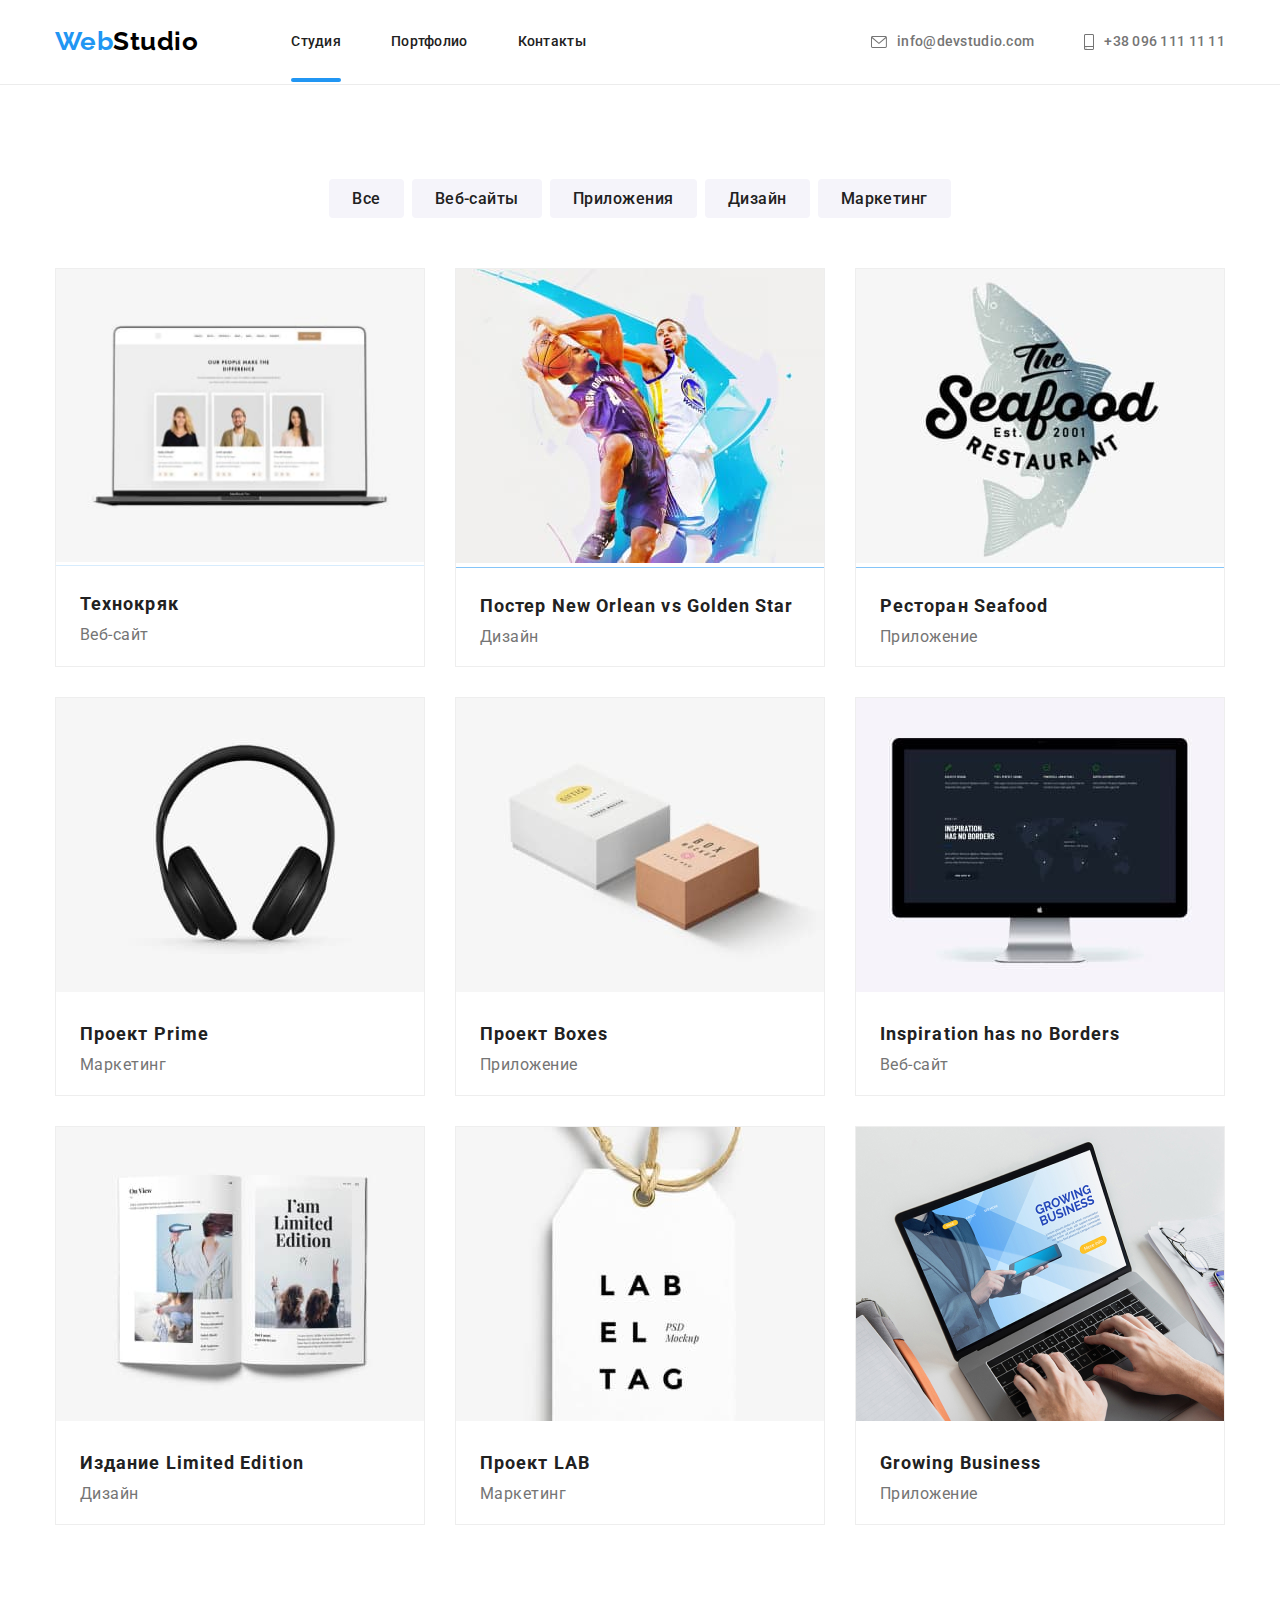
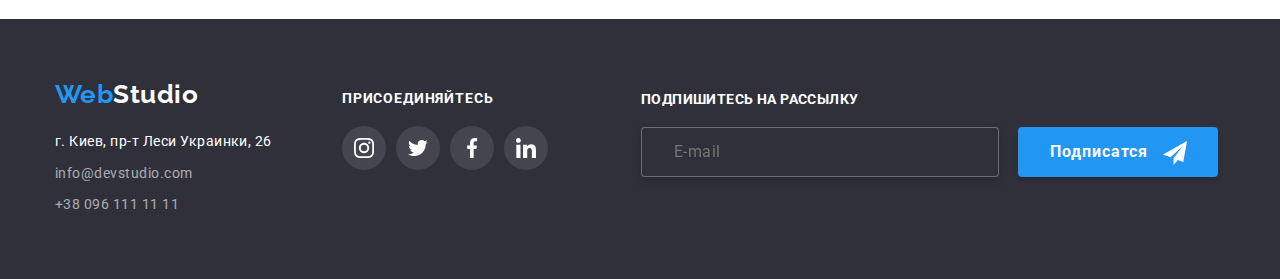
==== commit deb83099: "hw_03" ====
--- a/portfolio.html
+++ b/portfolio.html
@@ -12,41 +12,42 @@
         href="https://fonts.googleapis.com/css2?family=Raleway:wght@700&family=Roboto:wght@400;500;700;900&display=swap"
         rel="stylesheet">
     <link rel="stylesheet" href="https://cdnjs.cloudflare.com/ajax/libs/modern-normalize/1.1.0/modern-normalize.min.css">
-    <link rel="stylesheet" href="./css/style.css">
+    <link rel="stylesheet" href="./css/main.min.css">
 
     <body>
         <header class="nav">
-            <div class="container main-nav">
+            <div class="container container__main-nav">
                 <a class="link-logo" href="./">
-                    Web<span>Studio</span>
+                    Web<span class="link-logo__logo-span">Studio</span>
                 </a>
                 <ul class="nav-links">
-                    <li class="item">
-                        <a href="./index.html" class="list">Студия</a>
-                    </li>
-                    <li class="item">
-                        <a href="./portfolio.html" class="list position">Портфолио</a>
-                    </li>
-                    <li class="item">
-                        <a href="#" class="list">Контакты</a>
+                    <li class="nav-links__item">
+                        <a href="./index.html" class="nav-links__list nav-links__position">Студия</a>
+                    </li>
+                    <li class="nav-links__item">
+                        <a href="./portfolio.html" class="nav-links__list">Портфолио</a>
+                    </li>
+                    <li class="nav-links__item">
+                        <a href="#" class="nav-links__list">Контакты</a>
                     </li>
                 </ul>
-        
+                
                 <ul class="nav-address">
-                    <li class="item">
-                        <a href="mailto:info@devstudio.com" class="list">
-                            <svg class="callback" width="16" height="12">
-                                <use href="./images/symbol-defs_v2.svg#icon-envelope"></use>
-                            </svg>
-                            info@devstudio.com
-                        </a>
-                    </li>
-                    <li class="item">
-                        <a href="tel:380961111111" class="list">
-                            <svg class="callback" width="10" height="16">
-                                <use href="./images/symbol-defs_v2.svg#icon-smartphone"></use>
-                            </svg>
-                            +38 096 111 11 11</a>
+                    <li class="nav-address__item">
+                            <a href="mailto:info@devstudio.com" class="nav-address__list">
+                                <svg class="nav-address__callback" width="16" height="12">
+                                    <use href="./images/symbol-defs_v2.svg#icon-envelope"></use>
+                                </svg>
+                                info@devstudio.com
+                            </a>
+                    </li>
+                    <li class="nav-address__item">
+                            <a href="tel:380961111111" class="nav-address__list">
+                                <svg class="nav-address__callback" width="10" height="16">
+                                    <use href="./images/symbol-defs_v2.svg#icon-smartphone"></use>
+                                </svg>
+                                +38 096 111 11 11
+                            </a>
                     </li>
                 </ul>
             </div>
@@ -65,28 +66,22 @@
                     </ul>
                     <ul class="presentation">
                         <li class="projects-portfolio">
-
-                            <div class=" portfolio-box">
-
+                            <div class="portfolio-box">
                                 <div class="image-overlay">
                                     <img class=image-box src="./images/Технокряк.jpg" width="370" alt="Технокряк" />
                                     <div class="title-overlay">
                                         <p class="text-box">Ресурс предлагает комплексные предложения с разным уровнем функционала и сервисов. Все это позволит посетителю получить исчерпывающие сведения о компании или частном лице.</p>
                                     </div>
                                 </div>
-
                                 <div class="presentation-title">                                    
                                     <h2 class="section-project">Технокряк</h2>
                                     <p class="proff">Веб-сайт</p>
-                                </div>
-                                  
-                            </div>
-                            
-                            
-                        </li>
-                        <li class="projects-portfolio">
-                            
-                            <div class=" portfolio-box">
+                              </div>     
+                            </div>
+                        </li>
+                        <li class="projects-portfolio">
+                            
+                            <div class="portfolio-box">
 
                                 <div class="image-overlay">
                                     <img src="./images/Постер_New_Orlean_vs_Golden_Star.jpg" width="370" alt="Постер New Orlean vs Golden Star" />
@@ -107,7 +102,7 @@
                         </li>
                         <li class="projects-portfolio">
                             
-                            <div class=" portfolio-box">
+                            <div class="portfolio-box">
                                 <div class="image-overlay">
                                     <img src="./images/Ресторан_Seafood.jpg" width="370" alt="Ресторан Seafood" />
                                 
@@ -126,7 +121,7 @@
                         </li>
                         <li class="projects-portfolio">
                             
-                            <div class=" portfolio-box">
+                            <div class="portfolio-box">
                                 <div class="image-overlay">
                                     <img src="./images/Проек_Prime.jpg" width="370" alt="Проект Prime" />
                                 
--- a/css/main.min.css
+++ b/css/main.min.css
@@ -0,0 +1 @@
+html{box-sizing:border-box}*,*::before,*::after{box-sizing:inherit}h1,h2,h3,h4,p,ul{margin:0}ul{padding:0;list-style:none}:root{--primary-text-color: #757575;--title-text-color: #212121;--accent-color: #2196F3;--primary-white-color: #fff;--transparent-color: rgba(255, 255, 255, 0.6);--color-fone-click: #F5F4FA;--background-color-darkfone: #2F303A;--border-color: #ECECEC;--box-shadow: 0px 4px 4px rgba(0, 0, 0, 0.15);--background-color-team: #F5F4FA;--color-image-icon: #2196F3;--color-black: #000;--linear-gradient-hero:linear-gradient(rgba(47, 48, 58, 0.4), rgba(47, 48, 58, 0.4));--box-shadow-card: 0px 4px 4px rgba(0, 0, 0, 0.25);--box-shadow-item-media: 0px 1px 3px rgba(0, 0, 0, 0.12), 0px 1px 1px rgba(0, 0, 0, 0.14), 0px 2px 1px rgba(0, 0, 0, 0.2);--icon-color: #AFB1B8}body{color:var(--primary-text-color);background-color:var(--primary-white-color);font-family:Roboto,sans-serif;letter-spacing:.03em}.is-hidden{opacity:0;visibility:hidden;pointer-events:none}.hero .button{display:inline-block;box-shadow:var(--box-shadow);text-align:center;border:1px solid rgba(0,0,0,0);border-radius:4px;padding:10px 32px;margin-top:0px;height:50px;min-width:200px;white-space:nowrap;box-shadow:0px 4px 4px var(--box-shadow);text-decoration:none;color:var(--primary-white-color);background-color:var(--accent-color);font-weight:700;font-size:16px;line-height:1.9;letter-spacing:.06em;cursor:pointer;font-family:Roboto,sans-serif}.title{color:var(--title-text-color);font-weight:500;font-size:16px;line-height:1.19}.nav{background-color:var(--primary-white-color);border-bottom:1px solid var(--border-color);margin:0}.nav-links{display:flex;flex-wrap:wrap;margin-left:93px}.nav-links__item:not(:last-child){margin-right:50px}.nav-links__list{display:flex;color:var(--title-text-color);font-family:inherit;font-weight:500;font-size:14px;line-height:1.14;letter-spacing:.02em;text-decoration:none;padding-bottom:32px;padding-top:32px;transition:color 250ms cubic-bezier(0.4, 0, 0.2, 1),fill 250ms cubic-bezier(0.4, 0, 0.2, 1)}.nav-links__position{position:relative}.nav-links__list:hover,.nav-links__list:focus{color:var(--accent-color)}.nav-links__position::after{position:absolute;bottom:0;content:"";width:100%;height:4px;background-color:var(--accent-color);border-radius:2px}.nav-address{display:flex;flex-wrap:wrap;margin:0;margin-left:auto}.nav-address__item:not(:last-child){margin-right:50px}.nav-address__list{transition:color 250ms cubic-bezier(0.4, 0, 0.2, 1),fill 250ms cubic-bezier(0.4, 0, 0.2, 1);display:flex;align-items:center;padding-bottom:32px;padding-top:32px;fill:var(--primary-text-color);color:var(--primary-text-color);text-decoration:none;font-family:inherit;font-weight:500;font-size:14px;line-height:1.4;letter-spacing:.02em}.nav-address__callback{margin-right:10px}.nav-address__list:hover,.nav-address__list:focus{color:var(--accent-color);fill:var(--accent-color)}.container__main-nav{display:flex;align-items:center}.title-page{display:none}.filter{display:flex;justify-content:center;margin:0;margin-bottom:50px}.click{border-radius:4px;border:1px solid rgba(0,0,0,0);white-space:nowrap;text-decoration:none;border-radius:4px;padding:6px 22px}.filter-title:not(:last-child){margin-right:8px}.filter-title{max-width:-webkit-max-content;max-width:-moz-max-content;max-width:max-content}.filter .click{color:var(--title-text-color);background:var(--color-fone-click);font-weight:500;font-size:16px;line-height:1.6;cursor:pointer;font-family:Roboto,sans-serif;letter-spacing:.03em;transition:background-color 250ms cubic-bezier(0.4, 0, 0.2, 1),color 250ms cubic-bezier(0.4, 0, 0.2, 1),box-shadow 250ms cubic-bezier(0.4, 0, 0.2, 1)}.container-filter{padding-top:94px;padding-bottom:94px}.filter .click:hover,.filter .click:focus{color:var(--primary-white-color);background-color:var(--accent-color);box-shadow:0px 4px 4px rgba(0,0,0,.25)}.section-project{color:var(--title-text-color);font-weight:700;font-size:18px;line-height:2;letter-spacing:.06em;margin-bottom:4px}.presentation{display:flex;flex-wrap:wrap}.presentation-title{padding:20px 24px}.projects-portfolio{position:relative;width:370px;margin-right:30px;margin-bottom:30px;border:1px solid #eee;cursor:pointer;transition:box-shadow 250ms cubic-bezier(0.4, 0, 0.2, 1)}.projects-portfolio:nth-child(3n){margin-right:0px}.projects-portfolio:nth-last-child(-n+3){margin-bottom:0px}.projects-portfolio:hover{box-shadow:0px 4px 4px rgba(0,0,0,.25)}.image-overlay{position:relative;display:block;overflow:hidden;transition:transform cubic-bezier(0.4, 0, 0.2, 1)}.image-box{width:100%;height:100%}.text-box{font-family:Roboto,sans-serif;font-weight:400;font-size:18px;line-height:1.5;color:#fff}.image-overlay:hover .title-overlay{transform:translateY(0%)}.title-overlay{position:absolute;top:0;left:0;width:100%;height:100%;padding:46px 24px;background:rgba(33,150,243,.9);transform:translateY(100%);transition:transform .3s}.footer-icon{display:block;gap:10px}.networks-svg{color:var(--primary-white-color);width:20px;height:20px}.connect{margin-top:12px;margin-bottom:20px;font-family:inherit;font-weight:700;font-size:14px;letter-spacing:.06em;line-height:1.14;text-transform:uppercase;color:var(--primary-white-color);text-decoration:none}.footer-icons{display:flex;gap:10px}.media-end-footer{border-radius:50%;background-color:rgba(255,255,255,.1);transition:background-color 250ms cubic-bezier(0.4, 0, 0.2, 1)}.media-end-footer:hover{background-color:var(--color-image-icon)}.footer-networks{display:flex;justify-content:center;align-items:center;transition-property:background-color;transition-duration:250ms;transition-timing-function:cubic-bezier(0.4, 0, 0.2, 1);fill:var(--primary-white-color);width:44px;height:44px;border-radius:50%}.footer-networks:focus{background-color:var(--color-image-icon)}.footer-form{margin-left:93px;margin-top:12px}.footer-form-label{display:block;margin-bottom:20px;font-family:"Roboto";font-style:normal;font-weight:700;font-size:14px;line-height:16px;letter-spacing:.03em;text-transform:uppercase;color:#fff}.footer-form-input{width:358px;height:50px;margin-right:15px;border:1px solid rgba(255,255,255,.3);filter:drop-shadow(0px 4px 4px rgba(0, 0, 0, 0.15));border-radius:4px;background-color:#2f303a;font-family:inherit;font-weight:400;font-size:16px;letter-spacing:.03em;color:var(--primary-white-color);padding:15px 16px}.footer-form-input::-moz-placeholder{padding:15px 16px}.footer-form-input:-ms-input-placeholder{padding:15px 16px}.footer-form-input::placeholder{padding:15px 16px}.footer-form-icon{fill:#fff;margin-left:10px;vertical-align:middle}.regular-customers{padding-top:94px;padding-bottom:94px}.clients{display:block;text-align:center;margin-bottom:50px;font-family:inherit;font-weight:700;font-size:36px;line-height:1.16;cursor:pointer;color:var(--title-text-color)}.group-company{display:flex;justify-content:space-between}.logo-company{display:flex;justify-items:center;align-items:center;border:1px solid var(--icon-color);fill:var(--icon-color);cursor:pointer;border-radius:4px;transition:fill 250ms cubic-bezier(0.4, 0, 0.2, 1),border 250ms cubic-bezier(0.4, 0, 0.2, 1)}.logo-company:hover{fill:var(--accent-color);border:1px solid var(--accent-color)}.company-select{display:flex;justify-content:center;align-items:center;width:170px;height:92px;transition:fill 250ms cubic-bezier(0.4, 0, 0.2, 1),border 250ms cubic-bezier(0.4, 0, 0.2, 1),box-shadow 250ms cubic-bezier(0.4, 0, 0.2, 1)}.company-select:focus{fill:var(--accent-color);border:1px solid var(--accent-color);box-shadow:0px 4px 4px rgba(0,0,0,.25)}.footer{background-color:var(--background-color-darkfone);padding-top:60px;padding-bottom:62px}.footer-address{display:block;color:var(--primary-white-color);font-weight:400;font-size:14px;line-height:1.7;text-decoration:none;font-family:Roboto,sans-serif;font-style:normal;text-decoration:none}.footer-contacts{display:block;color:var(--transparent-color);font-weight:400;font-size:14px;line-height:1.7;text-decoration:none;font-family:Roboto,sans-serif;font-style:normal;margin-bottom:8px}.container-footer{display:flex;flex-direction:column}.flex-footer{display:flex;flex-direction:column;margin-top:0;margin-bottom:0}.tel{margin-bottom:0}.footer-address{margin-bottom:8px;margin-top:20px;margin-right:70px}.nav-address{display:flex}.footer-item .link-logo{display:block;padding:0}.footer-item{display:flex}.footer-address{display:flex;display:block}.functions{padding-top:94px;padding-bottom:94px}.functions__section-none{display:none}.functions__quality-section{display:flex;flex-wrap:nowrap}.functions__quality{width:1200px}.functions__quality-group{display:flex;align-items:center;justify-content:center;box-sizing:border-box;width:270px;height:120px;background:var(--background-color-team);border-radius:4px;margin-bottom:30px}.functions__title{color:var(--title-text-color);font-weight:700;font-size:14px;line-height:1.4;margin-bottom:10px}.functions__quality-section .functions__quality:not(:last-child){margin-right:30px}.functions__text{font-weight:400;font-size:14px;line-height:1.7}.hero{padding-top:200px;padding-bottom:200px}.container__hero-title{box-sizing:border-box;text-align:center}.hero__title{text-align:center;box-sizing:border-box;color:var(--primary-white-color);font-weight:900;font-size:44px;line-height:1.4;letter-spacing:.06em;font-family:inherit;display:block;margin:0;padding:0;padding-bottom:30px}.hero__overlay{min-height:600px;min-width:1600px;margin-left:auto;margin-right:auto;background-repeat:no-repeat;background-position:center;background-size:cover;background-image:var(--linear-gradient-hero),url(..//images/bgr-hero.jpg);background-color:var(--color-black)}.illustrate{padding-bottom:94px}.container__illustrate{text-align:center}.options{display:flex;flex-wrap:wrap;width:1200px}.options__img{display:block}.options__group{margin-right:30px;position:relative;text-align:center}.options__group:nth-child(3n){margin-right:0}.options__title{position:absolute;bottom:0;height:70px;width:370px;display:flex;align-items:center;justify-content:center;font-family:Roboto,sans-serif;font-weight:700;font-size:14px;line-height:1.14;color:#fff;text-decoration:none;background-color:rgba(47,48,58,.8)}.link-logo .logo-white{color:var(--primary-white-color)}.link-logo{color:var(--accent-color);font-family:"Raleway",sans-serif;font-weight:700;font-size:26px;line-height:1.2;text-decoration:none;padding-bottom:24px;padding-top:24px}.link-logo__logo-span{color:var(--color-black)}.container{width:1200px;margin-left:auto;margin-right:auto;padding-left:15px;padding-right:15px}.section-list{display:inline-block;margin:0;margin-bottom:50px;font-family:Roboto,sans-serif;font-weight:700;font-size:36px;line-height:1.16;text-align:center;color:var(--title-text-color)}.works-teams{padding-bottom:94px;padding-top:94px;background-color:var(--background-color-team)}.container__our-teams{text-align:center}.card{display:flex;margin:0}.card__team-group{margin-right:30px;box-shadow:var(--box-shadow-card)}.card__team-group:nth-last-child(-n+1){margin-right:0}.card-font{padding-top:30px;padding-bottom:16px}.card-fone{background:var(--primary-white-color);box-shadow:var(--box-shadow-item-media);border-radius:0px 0px 4px 4px}.card__name{margin-bottom:10px;white-space:nowrap}.card__proff{font-size:16px;line-height:1.9;display:block}.socnetwork-icon{display:flex;justify-content:center;gap:10px;margin:0;padding:0;list-style:none}.media-icon{padding:0px 32px 30px 32px}.socnetwork-icon__img{width:20px;height:20px;border:rgba(0,0,0,0)}.socnetwork-icon__link{display:flex;justify-content:center;width:44px;height:44px;align-items:center;background-color:var(--primary-white-color);color:var(--icon-color);border-radius:50%;list-style:none;cursor:pointer;transition:background-color 250ms cubic-bezier(0.4, 0, 0.2, 1),fill 250ms cubic-bezier(0.4, 0, 0.2, 1)}.socnetwork-icon__link:focus,.socnetwork-icon__link:hover{fill:var(--primary-white-color);background-color:var(--color-image-icon);border:none}.socnetwork-icon__group{border-radius:50%;background-color:var(--primary-white-color);fill:var(--icon-color)}.backdrop{transition:opacity .5s,visibility .5s;position:fixed;z-index:20;top:0;left:0;width:100%;height:100%;background-color:rgba(0,0,0,.2)}.modal{position:absolute;top:50%;left:50%;transform:translate(-50%, -50%);width:528px;height:581px;background-color:#fff;box-shadow:0px 1px 3px rgba(0,0,0,.12),0px 1px 1px rgba(0,0,0,.14),0px 2px 1px rgba(0,0,0,.2);border-radius:4px}.btn{position:absolute;right:8px;top:8px;background-color:var(--primary-white-color);border-radius:50%;padding:5px 5px;border:1px solid rgba(0,0,0,.1);cursor:pointer;fill:currentColor;outline:none}.btn:focus,.btn:hover{fill:var(--accent-color)}.btn-icon{display:block}.modal-container{width:448px;margin-top:40px;margin-right:auto;margin-bottom:40px;margin-left:auto}.main-form{box-sizing:border-box}.form-field{display:flex;flex-direction:column;margin-bottom:10px}.form-field-label{display:block;font-family:inherit;font-weight:400;font-size:12px;line-height:1.17;letter-spacing:.01em;color:var(--primary-text-color);margin-bottom:4px}.form-field-position{position:relative}.form-field-icon{position:absolute;top:50%;transform:translateY(-50%);left:11px;fill:CurrentColor;transition:fill 250ms cubic-bezier(0.4, 0, 0.2, 1)}.form-field-input:hover+.form-field-icon,.form-field-input:active+.form-field-icon{fill:#2196f3}.form-field-input{border:1px solid rgba(33,33,33,.2);font-family:inherit;border-radius:4px;width:100%;height:40px;padding:12px 16px 12px 42px;outline:none;cursor:pointer}.form-field-input:hover,.form-field-input:focus{border-color:#2196f3}.form-field-input-textarea{font-size:12px;font-weight:400;line-height:1.14;letter-spacing:.01em;height:120px;width:448px;padding:12px 16px;resize:none;border:1px solid rgba(33,33,33,.2);border-radius:4px;outline:none}.form-field-input-textarea::-moz-placeholder{font-family:inherit;font-size:12px;font-weight:400;line-height:1.14;letter-spacing:.01em;color:rgba(117,117,117,.5)}.form-field-input-textarea:-ms-input-placeholder{font-family:inherit;font-size:12px;font-weight:400;line-height:1.14;letter-spacing:.01em;color:rgba(117,117,117,.5)}.form-field-input-textarea::placeholder{font-family:inherit;font-size:12px;font-weight:400;line-height:1.14;letter-spacing:.01em;color:rgba(117,117,117,.5)}.form-field-input.comment{display:block;height:120px;width:100%}.form-field-input-textarea:focus,.form-field-input-textarea:hover{border-color:#2196f3}.footer-form-button{width:200px;height:50px;font-family:"Roboto";font-style:normal;font-weight:700;font-size:16px;line-height:1.88;cursor:pointer;letter-spacing:.06em;color:#fff;background:#2196f3;box-shadow:0px 4px 4px rgba(0,0,0,.15);border-radius:4px;border:none}.form-field-button{position:absolute;width:200px;height:50px;transform:translateX(50%);right:50%;color:#fff;background-color:#2196f3;box-shadow:0px 4px 4px rgba(0,0,0,.25);border-radius:4px;border:none;font-weight:700;font-size:16px;line-height:1.87;padding:0;margin:0;align-items:center;text-align:center;letter-spacing:.06em;outline:none;cursor:pointer;border-radius:4px;transition:box-shadow 250ms cubic-bezier(0.4, 0, 0.2, 1)}.form-field-button:focus,.form-field-button:hover,.form-field-button:active{box-shadow:0px 4px 4px rgba(0,0,0,.15);background-color:#188ce8}.checkbox{display:flex;flex-direction:inherit;justify-content:center}.checkbox-input{-webkit-appearance:none;-moz-appearance:none;appearance:none}.checkbox-control{display:flex;align-items:center;justify-content:center;width:16px;height:15px;margin-top:3px;margin-right:9px;background-color:#fff;border:2px solid #212121;border-radius:4px}.checkbox-icon{opacity:0;flex-shrink:0;fill:#fff;transition:opacity 250ms cubic-bezier(0.4, 0, 0.2, 1);background-color:#2196f3;border-radius:2px}.checkbox-input:checked+.checkbox-icon{opacity:1}.checkbox-label{font-family:"Roboto";font-style:normal;font-weight:400;font-size:14px;line-height:1.71;letter-spacing:.03em;color:#757575;display:flex}.terms-link{-webkit-text-decoration-line:underline;text-decoration-line:underline;color:#2196f3;outline:none;margin-left:2px}.form-field.form-field-comment{margin-bottom:20px}.form-field-click{position:relative;display:block;height:50px;margin:30px}/*# sourceMappingURL=main.min.css.map */